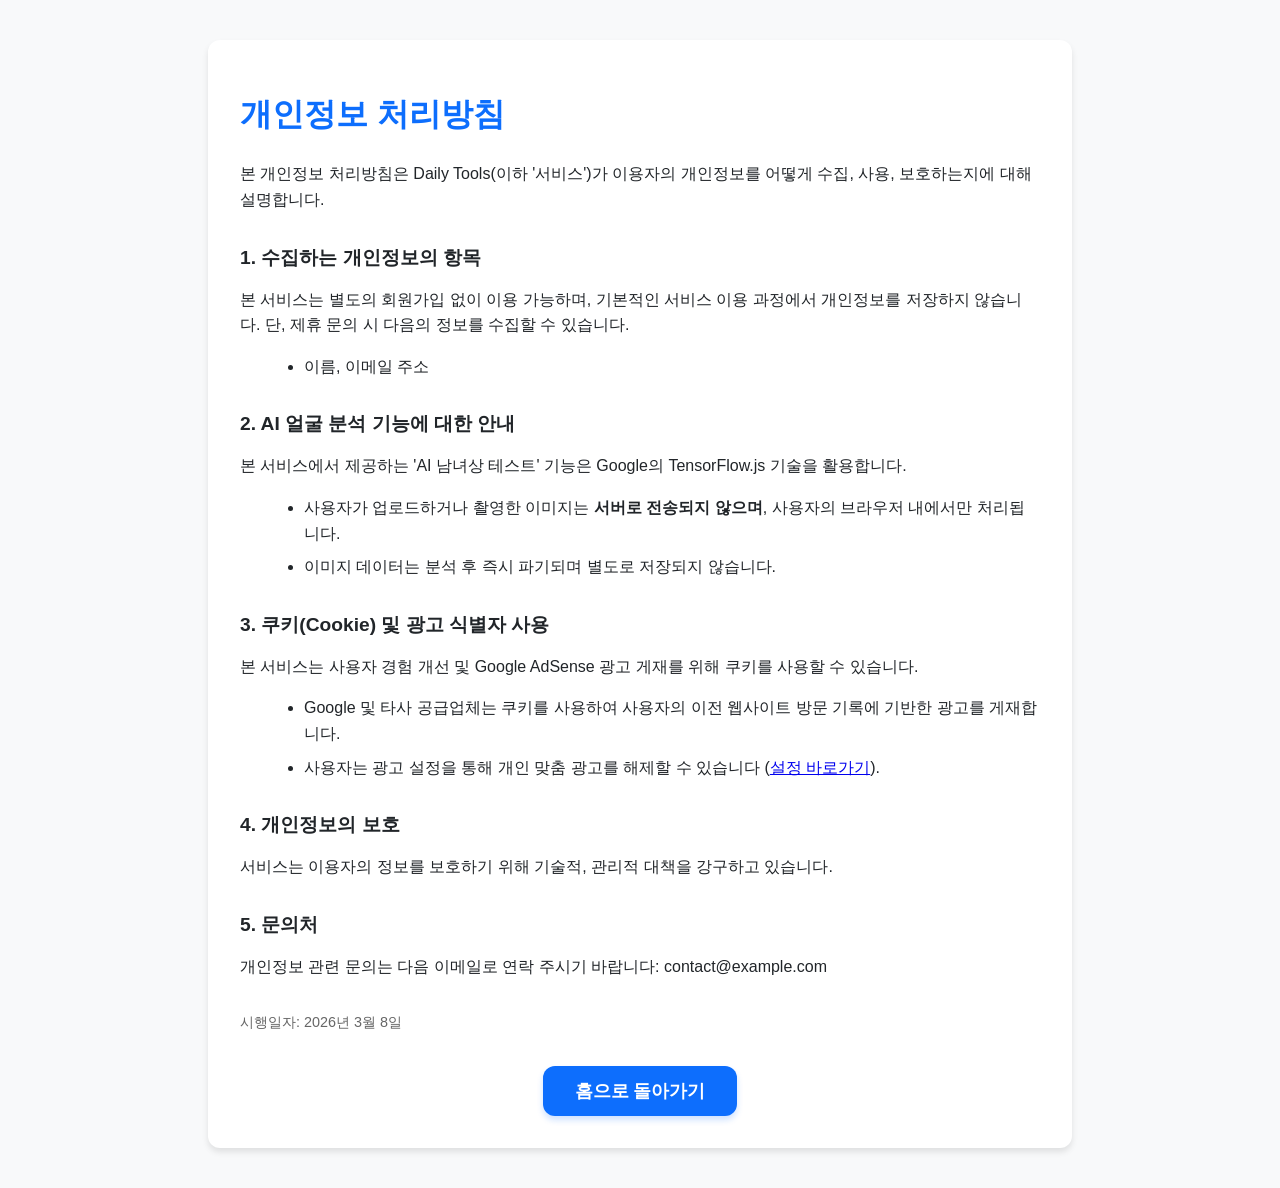
==== privacy.html @ c4dade82 "feat: overhaul site structure for high-quality adsense approval (added layout, content, privacy/term" ====
<!DOCTYPE html>
<html lang="ko">
<head>
    <meta charset="UTF-8">
    <meta name="viewport" content="width=device-width, initial-scale=1.0">
    <title>개인정보 처리방침 - Daily Tools</title>
    <link rel="stylesheet" href="style.css">
    <style>
        .policy-container {
            max-width: 800px;
            margin: 40px auto;
            padding: 2rem;
            background: var(--card-bg);
            border-radius: 12px;
            box-shadow: 0 4px 6px rgba(0,0,0,0.1);
            text-align: left;
        }
        h1 { margin-bottom: 1.5rem; color: var(--accent-color); }
        h2 { margin-top: 2rem; margin-bottom: 1rem; font-size: 1.2rem; }
        p, li { line-height: 1.6; color: var(--text-color); margin-bottom: 0.5rem; }
        ul { margin-left: 1.5rem; }
    </style>
</head>
<body>
    <div class="policy-container">
        <h1>개인정보 처리방침</h1>
        <p>본 개인정보 처리방침은 Daily Tools(이하 '서비스')가 이용자의 개인정보를 어떻게 수집, 사용, 보호하는지에 대해 설명합니다.</p>

        <h2>1. 수집하는 개인정보의 항목</h2>
        <p>본 서비스는 별도의 회원가입 없이 이용 가능하며, 기본적인 서비스 이용 과정에서 개인정보를 저장하지 않습니다. 단, 제휴 문의 시 다음의 정보를 수집할 수 있습니다.</p>
        <ul>
            <li>이름, 이메일 주소</li>
        </ul>

        <h2>2. AI 얼굴 분석 기능에 대한 안내</h2>
        <p>본 서비스에서 제공하는 'AI 남녀상 테스트' 기능은 Google의 TensorFlow.js 기술을 활용합니다.</p>
        <ul>
            <li>사용자가 업로드하거나 촬영한 이미지는 <strong>서버로 전송되지 않으며</strong>, 사용자의 브라우저 내에서만 처리됩니다.</li>
            <li>이미지 데이터는 분석 후 즉시 파기되며 별도로 저장되지 않습니다.</li>
        </ul>

        <h2>3. 쿠키(Cookie) 및 광고 식별자 사용</h2>
        <p>본 서비스는 사용자 경험 개선 및 Google AdSense 광고 게재를 위해 쿠키를 사용할 수 있습니다.</p>
        <ul>
            <li>Google 및 타사 공급업체는 쿠키를 사용하여 사용자의 이전 웹사이트 방문 기록에 기반한 광고를 게재합니다.</li>
            <li>사용자는 광고 설정을 통해 개인 맞춤 광고를 해제할 수 있습니다 (<a href="https://www.google.com/settings/ads" target="_blank">설정 바로가기</a>).</li>
        </ul>

        <h2>4. 개인정보의 보호</h2>
        <p>서비스는 이용자의 정보를 보호하기 위해 기술적, 관리적 대책을 강구하고 있습니다.</p>

        <h2>5. 문의처</h2>
        <p>개인정보 관련 문의는 다음 이메일로 연락 주시기 바랍니다: contact@example.com</p>

        <p style="margin-top: 2rem; font-size: 0.9rem; color: #666;">시행일자: 2026년 3월 8일</p>
        
        <div style="margin-top: 2rem; text-align: center;">
            <a href="index.html" class="main-btn" style="text-decoration: none; display: inline-block; width: auto; padding: 0.8rem 2rem;">홈으로 돌아가기</a>
        </div>
    </div>
    
    <script>
        // 다크모드 초기화
        (function() {
            const theme = localStorage.getItem('theme') || 'light';
            if (theme === 'dark') {
                document.documentElement.classList.add('dark-mode');
                document.body?.classList.add('dark-mode');
            }
        })();
    </script>
</body>
</html>
---- style.css ----
:root {
    --bg-color: #f8f9fa;
    --card-bg: #ffffff;
    --text-color: #212529;
    --text-secondary: #6c757d;
    --accent-color: #0d6efd;
    --accent-hover: #0b5ed7;
    --border-color: #dee2e6;
    --header-bg: #ffffff;
    --footer-bg: #212529;
    --footer-text: #f8f9fa;
}

.dark-mode {
    --bg-color: #121212;
    --card-bg: #1e1e1e;
    --text-color: #e0e0e0;
    --text-secondary: #a0a0a0;
    --accent-color: #3d8bfd;
    --accent-hover: #5c9eff;
    --border-color: #333;
    --header-bg: #1e1e1e;
    --footer-bg: #000000;
}

body {
    font-family: 'Pretendard', -apple-system, BlinkMacSystemFont, "Segoe UI", Roboto, "Helvetica Neue", Arial, sans-serif;
    margin: 0;
    background-color: var(--bg-color);
    color: var(--text-color);
    transition: background-color 0.3s, color 0.3s;
    display: flex;
    flex-direction: column;
    min-height: 100vh;
}

/* Header & Nav */
header {
    background: var(--header-bg);
    border-bottom: 1px solid var(--border-color);
    position: sticky;
    top: 0;
    z-index: 1000;
    box-shadow: 0 2px 10px rgba(0,0,0,0.05);
}

.header-container {
    max-width: 1200px;
    margin: 0 auto;
    padding: 1rem;
    display: flex;
    justify-content: space-between;
    align-items: center;
}

.logo {
    font-size: 1.5rem;
    font-weight: 800;
    color: var(--accent-color);
    text-decoration: none;
    display: flex;
    align-items: center;
    gap: 0.5rem;
}

nav ul {
    list-style: none;
    display: flex;
    gap: 1.5rem;
    padding: 0;
    margin: 0;
}

nav a {
    text-decoration: none;
    color: var(--text-color);
    font-weight: 600;
    font-size: 0.95rem;
    transition: color 0.2s;
}

nav a:hover, nav a.active {
    color: var(--accent-color);
}

/* Main Layout */
main {
    flex: 1;
    max-width: 1200px;
    margin: 0 auto;
    width: 100%;
    padding: 2rem 1rem;
    box-sizing: border-box;
}

/* Intro Section */
.intro-section {
    text-align: center;
    margin-bottom: 3rem;
    padding: 3rem 1rem;
    background: linear-gradient(135deg, rgba(13, 110, 253, 0.05) 0%, rgba(13, 110, 253, 0.01) 100%);
    border-radius: 20px;
}

.intro-section h1 {
    font-size: 2.5rem;
    margin-bottom: 1rem;
    background: linear-gradient(45deg, var(--accent-color), #00c6ff);
    -webkit-background-clip: text;
    -webkit-text-fill-color: transparent;
}

.intro-section p {
    font-size: 1.1rem;
    color: var(--text-secondary);
    max-width: 600px;
    margin: 0 auto;
}

/* Content Grid */
.content-grid {
    display: grid;
    grid-template-columns: 300px 1fr; /* Sidebar + Main Content */
    gap: 2rem;
}

@media (max-width: 768px) {
    .content-grid {
        grid-template-columns: 1fr;
    }
    .intro-section h1 { font-size: 2rem; }
    nav { display: none; } /* Simplified for mobile, can add hamburger later */
}

/* Sidebar Menu (Desktop) */
.sidebar-menu {
    background: var(--card-bg);
    padding: 1.5rem;
    border-radius: 12px;
    border: 1px solid var(--border-color);
    height: fit-content;
    position: sticky;
    top: 80px;
}

.sidebar-menu button {
    display: block;
    width: 100%;
    text-align: left;
    background: none;
    border: none;
    padding: 1rem;
    margin-bottom: 0.5rem;
    border-radius: 8px;
    cursor: pointer;
    font-size: 1rem;
    font-weight: 600;
    color: var(--text-color);
    transition: all 0.2s;
}

.sidebar-menu button:hover {
    background-color: var(--bg-color);
}

.sidebar-menu button.active {
    background-color: var(--accent-color);
    color: white;
    box-shadow: 0 4px 12px rgba(13, 110, 253, 0.3);
}

/* Tool Container - The original container style adapted */
.tool-container {
    background: var(--card-bg);
    padding: 2.5rem;
    border-radius: 20px;
    box-shadow: 0 10px 30px rgba(0, 0, 0, 0.05);
    border: 1px solid var(--border-color);
    margin-bottom: 2rem;
}

/* Article Content for SEO */
.article-content {
    margin-top: 3rem;
    padding-top: 2rem;
    border-top: 1px solid var(--border-color);
    text-align: left;
    color: var(--text-color);
    line-height: 1.8;
}

.article-content h2 { font-size: 1.5rem; margin-bottom: 1rem; color: var(--accent-color); }
.article-content h3 { font-size: 1.2rem; margin-top: 1.5rem; margin-bottom: 0.5rem; }
.article-content p { margin-bottom: 1rem; color: var(--text-secondary); }

/* Footer */
footer {
    background: var(--footer-bg);
    color: var(--footer-text);
    padding: 3rem 1rem;
    margin-top: auto;
}

.footer-content {
    max-width: 1200px;
    margin: 0 auto;
    display: grid;
    grid-template-columns: repeat(auto-fit, minmax(200px, 1fr));
    gap: 2rem;
}

.footer-section h4 { color: white; margin-bottom: 1rem; }
.footer-section a { color: #aaa; text-decoration: none; display: block; margin-bottom: 0.5rem; }
.footer-section a:hover { color: white; }

/* Existing Tool Styles (preserved & tweaked) */
.lotto-image {
    width: 80px; height: 80px; margin: 0 auto 1.5rem;
    animation: float 3s ease-in-out infinite;
}

@keyframes float {
    0% { transform: translateY(0px) rotate(0deg); }
    50% { transform: translateY(-10px) rotate(5deg); }
    100% { transform: translateY(0px) rotate(0deg); }
}

.numbers-container {
    display: flex; justify-content: center; flex-wrap: wrap;
    gap: 0.8rem; margin-bottom: 2rem; min-height: 60px;
}

.number {
    width: 45px; height: 45px; display: flex; align-items: center; justify-content: center;
    background: var(--bg-color); border-radius: 50%; font-weight: bold; font-size: 1.1rem;
    box-shadow: inset 0 2px 4px rgba(0,0,0,0.1); color: var(--text-color);
    border: 2px solid var(--border-color);
}

.upload-area {
    border: 2px dashed var(--border-color);
    padding: 2rem; border-radius: 15px; margin-bottom: 20px;
    cursor: pointer; transition: all 0.2s; background: var(--bg-color);
}

.upload-area:hover { border-color: var(--accent-color); background: rgba(13, 110, 253, 0.05); }

.menu-display {
    background: var(--bg-color);
    padding: 2rem;
    border-radius: 20px;
    margin-bottom: 2rem;
    border: 1px solid var(--border-color);
}

.menu-image-container {
    width: 200px; height: 200px; margin: 0 auto 1.5rem;
    display: flex; align-items: center; justify-content: center;
    background: var(--card-bg); border-radius: 20px;
    overflow: hidden; box-shadow: 0 8px 20px rgba(0,0,0,0.05);
    position: relative;
    border: 1px solid var(--border-color);
}

.main-btn {
    width: 100%; padding: 1rem; font-size: 1.1rem; font-weight: 700;
    color: white; background-color: var(--accent-color);
    border: none; border-radius: 12px; cursor: pointer; transition: all 0.2s;
    box-shadow: 0 4px 6px rgba(13, 110, 253, 0.2);
}
.main-btn:hover { transform: translateY(-2px); box-shadow: 0 6px 12px rgba(13, 110, 253, 0.3); background-color: var(--accent-hover); }

.theme-toggle {
    background: none; border: none; font-size: 1.5rem; cursor: pointer; padding: 0.5rem;
}

/* Recipe & Menu text fixes */
.menu-name { font-size: 1.5rem; font-weight: 800; color: var(--accent-color); margin-bottom: 0.5rem; }
.recipe-container { background: var(--card-bg); padding: 1.5rem; border-radius: 12px; margin-top: 1.5rem; border: 1px solid var(--border-color); }

/* Inquiry Form */
.inquiry-form input, .inquiry-form textarea {
    background: var(--bg-color); border: 1px solid var(--border-color); color: var(--text-color);
}

.hidden { display: none !important; }
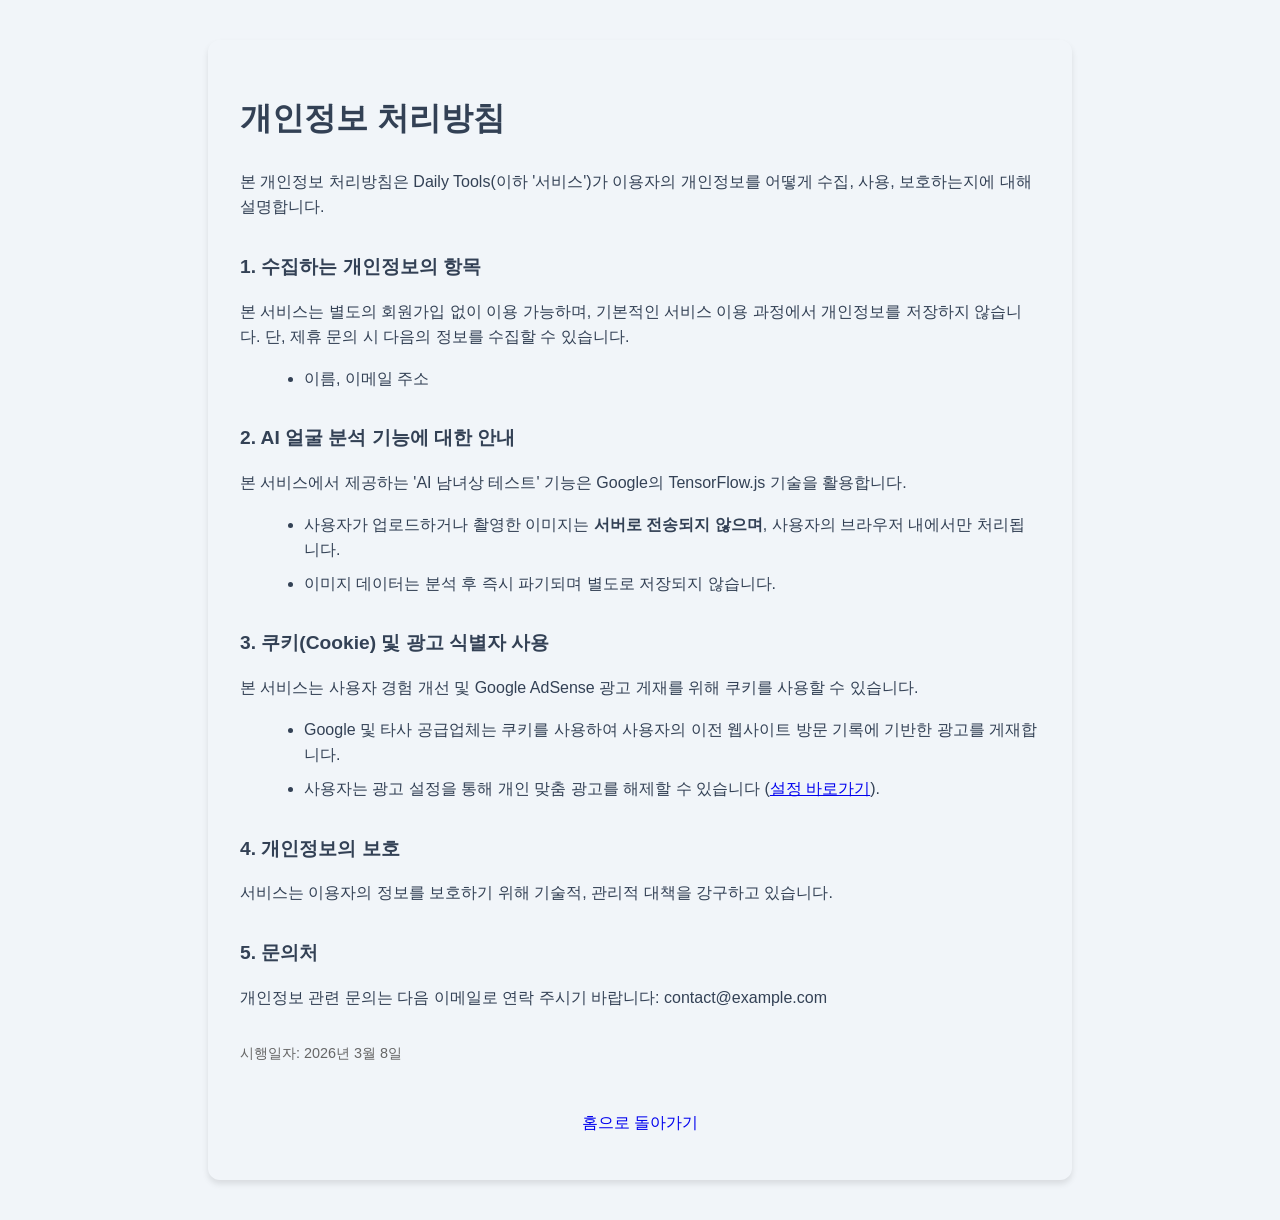
==== commit 1ff44886: "feat: add Google Analytics tracking tag" ====
--- a/privacy.html
+++ b/privacy.html
@@ -1,6 +1,15 @@
 <!DOCTYPE html>
 <html lang="ko">
 <head>
+    <!-- Google tag (gtag.js) -->
+    <script async src="https://www.googletagmanager.com/gtag/js?id=G-W37JG0SNET"></script>
+    <script>
+      window.dataLayer = window.dataLayer || [];
+      function gtag(){dataLayer.push(arguments);}
+      gtag('js', new Date());
+
+      gtag('config', 'G-W37JG0SNET');
+    </script>
     <meta charset="UTF-8">
     <meta name="viewport" content="width=device-width, initial-scale=1.0">
     <title>개인정보 처리방침 - Daily Tools</title>
--- a/style.css
+++ b/style.css
@@ -1,286 +1,149 @@
 :root {
-    --bg-color: #f8f9fa;
-    --card-bg: #ffffff;
-    --text-color: #212529;
-    --text-secondary: #6c757d;
-    --accent-color: #0d6efd;
-    --accent-hover: #0b5ed7;
-    --border-color: #dee2e6;
-    --header-bg: #ffffff;
-    --footer-bg: #212529;
-    --footer-text: #f8f9fa;
+    /* Modern Professional Palette */
+    --p-indigo: #4f46e5;
+    --p-purple: #7c3aed;
+    --p-rose: #e11d48;
+    --p-emerald: #059669;
+    --p-amber: #d97706;
+    
+    --primary-gradient: linear-gradient(135deg, var(--p-indigo) 0%, var(--p-purple) 100%);
+    
+    --bg-base: #f1f5f9;
+    --bg-surface: #ffffff;
+    --text-strong: #0f172a;
+    --text-main: #334155;
+    --text-sub: #64748b;
+    --border-light: #e2e8f0;
+    
+    --radius-lg: 24px;
+    --radius-md: 16px;
+    --shadow-soft: 0 10px 25px -5px rgba(0, 0, 0, 0.05), 0 8px 10px -6px rgba(0, 0, 0, 0.05);
 }
 
 .dark-mode {
-    --bg-color: #121212;
-    --card-bg: #1e1e1e;
-    --text-color: #e0e0e0;
-    --text-secondary: #a0a0a0;
-    --accent-color: #3d8bfd;
-    --accent-hover: #5c9eff;
-    --border-color: #333;
-    --header-bg: #1e1e1e;
-    --footer-bg: #000000;
+    --bg-base: #0f172a;
+    --bg-surface: #1e293b;
+    --text-strong: #f8fafc;
+    --text-main: #cbd5e1;
+    --text-sub: #94a3b8;
+    --border-light: #334155;
 }
 
 body {
-    font-family: 'Pretendard', -apple-system, BlinkMacSystemFont, "Segoe UI", Roboto, "Helvetica Neue", Arial, sans-serif;
+    font-family: 'Pretendard Variable', -apple-system, sans-serif;
+    background-color: var(--bg-base);
+    color: var(--text-main);
     margin: 0;
-    background-color: var(--bg-color);
-    color: var(--text-color);
-    transition: background-color 0.3s, color 0.3s;
-    display: flex;
-    flex-direction: column;
-    min-height: 100vh;
+    line-height: 1.6;
 }
 
-/* Header & Nav */
+/* Header */
 header {
-    background: var(--header-bg);
-    border-bottom: 1px solid var(--border-color);
-    position: sticky;
-    top: 0;
-    z-index: 1000;
-    box-shadow: 0 2px 10px rgba(0,0,0,0.05);
+    background: var(--bg-surface);
+    border-bottom: 1px solid var(--border-light);
+    position: sticky; top: 0; z-index: 1000;
 }
 
 .header-container {
-    max-width: 1200px;
-    margin: 0 auto;
-    padding: 1rem;
-    display: flex;
-    justify-content: space-between;
-    align-items: center;
+    max-width: 1200px; margin: 0 auto;
+    padding: 1rem 1.5rem;
+    display: flex; justify-content: space-between; align-items: center;
 }
 
 .logo {
-    font-size: 1.5rem;
-    font-weight: 800;
-    color: var(--accent-color);
-    text-decoration: none;
-    display: flex;
-    align-items: center;
-    gap: 0.5rem;
+    font-size: 1.5rem; font-weight: 900;
+    color: var(--p-indigo); text-decoration: none;
+    letter-spacing: -1px;
 }
 
-nav ul {
-    list-style: none;
-    display: flex;
-    gap: 1.5rem;
-    padding: 0;
-    margin: 0;
+nav ul { display: flex; gap: 1.5rem; list-style: none; margin: 0; padding: 0; }
+nav a { text-decoration: none; color: var(--text-sub); font-weight: 700; font-size: 0.9rem; cursor: pointer; }
+nav a.active { color: var(--p-indigo); }
+
+/* Main Layout */
+main { max-width: 1200px; margin: 0 auto; padding: 2rem 1rem; }
+
+.content-grid {
+    display: grid; grid-template-columns: 240px 1fr; gap: 2rem;
 }
 
-nav a {
-    text-decoration: none;
-    color: var(--text-color);
-    font-weight: 600;
-    font-size: 0.95rem;
-    transition: color 0.2s;
-}
-
-nav a:hover, nav a.active {
-    color: var(--accent-color);
-}
-
-/* Main Layout */
-main {
-    flex: 1;
-    max-width: 1200px;
-    margin: 0 auto;
-    width: 100%;
-    padding: 2rem 1rem;
-    box-sizing: border-box;
-}
-
-/* Intro Section */
-.intro-section {
-    text-align: center;
-    margin-bottom: 3rem;
-    padding: 3rem 1rem;
-    background: linear-gradient(135deg, rgba(13, 110, 253, 0.05) 0%, rgba(13, 110, 253, 0.01) 100%);
-    border-radius: 20px;
-}
-
-.intro-section h1 {
-    font-size: 2.5rem;
-    margin-bottom: 1rem;
-    background: linear-gradient(45deg, var(--accent-color), #00c6ff);
-    -webkit-background-clip: text;
-    -webkit-text-fill-color: transparent;
-}
-
-.intro-section p {
-    font-size: 1.1rem;
-    color: var(--text-secondary);
-    max-width: 600px;
-    margin: 0 auto;
-}
-
-/* Content Grid */
-.content-grid {
-    display: grid;
-    grid-template-columns: 300px 1fr; /* Sidebar + Main Content */
-    gap: 2rem;
-}
-
-@media (max-width: 768px) {
-    .content-grid {
-        grid-template-columns: 1fr;
-    }
-    .intro-section h1 { font-size: 2rem; }
-    nav { display: none; } /* Simplified for mobile, can add hamburger later */
-}
-
-/* Sidebar Menu (Desktop) */
+/* Sidebar */
 .sidebar-menu {
-    background: var(--card-bg);
-    padding: 1.5rem;
-    border-radius: 12px;
-    border: 1px solid var(--border-color);
-    height: fit-content;
-    position: sticky;
-    top: 80px;
+    background: var(--bg-surface);
+    padding: 1rem; border-radius: var(--radius-md);
+    border: 1px solid var(--border-light);
+    position: sticky; top: 80px; height: fit-content;
 }
 
 .sidebar-menu button {
-    display: block;
-    width: 100%;
-    text-align: left;
-    background: none;
-    border: none;
-    padding: 1rem;
-    margin-bottom: 0.5rem;
-    border-radius: 8px;
-    cursor: pointer;
-    font-size: 1rem;
-    font-weight: 600;
-    color: var(--text-color);
-    transition: all 0.2s;
+    display: block; width: 100%; text-align: left;
+    padding: 0.8rem 1rem; margin-bottom: 0.4rem;
+    border: none; background: transparent;
+    color: var(--text-sub); font-weight: 600; cursor: pointer;
+    border-radius: 10px; transition: 0.2s;
 }
 
-.sidebar-menu button:hover {
-    background-color: var(--bg-color);
+.sidebar-menu button:hover { background: var(--bg-base); color: var(--text-strong); }
+.sidebar-menu button.active { background: var(--p-indigo); color: white; }
+
+/* Tool Workspace */
+.tool-workspace {
+    background: var(--bg-surface);
+    border-radius: var(--radius-lg); padding: 3rem;
+    border: 1px solid var(--border-light);
+    box-shadow: var(--shadow-soft);
 }
 
-.sidebar-menu button.active {
-    background-color: var(--accent-color);
-    color: white;
-    box-shadow: 0 4px 12px rgba(13, 110, 253, 0.3);
-}
+.workspace-header { text-align: center; margin-bottom: 3rem; }
+.workspace-header h2 { font-size: 2rem; font-weight: 800; color: var(--text-strong); margin-bottom: 0.5rem; }
+.workspace-header p { color: var(--text-sub); font-size: 1rem; }
 
-/* Tool Container - The original container style adapted */
-.tool-container {
-    background: var(--card-bg);
-    padding: 2.5rem;
-    border-radius: 20px;
-    box-shadow: 0 10px 30px rgba(0, 0, 0, 0.05);
-    border: 1px solid var(--border-color);
-    margin-bottom: 2rem;
-}
+/* Bento Grid (Home) */
+.bento-grid { display: grid; grid-template-columns: repeat(auto-fill, minmax(220px, 1fr)); gap: 1rem; margin-top: 2rem; }
+.bento-item { background: var(--bg-surface); padding: 2rem; border-radius: var(--radius-md); border: 1px solid var(--border-light); cursor: pointer; transition: 0.2s; }
+.bento-item:hover { border-color: var(--p-indigo); transform: translateY(-4px); box-shadow: var(--shadow-soft); }
+.bento-item h3 { font-size: 1.1rem; margin: 1rem 0 0.5rem; color: var(--text-strong); }
+.bento-item p { font-size: 0.85rem; color: var(--text-sub); line-height: 1.4; }
 
-/* Article Content for SEO */
-.article-content {
-    margin-top: 3rem;
-    padding-top: 2rem;
-    border-top: 1px solid var(--border-color);
-    text-align: left;
-    color: var(--text-color);
-    line-height: 1.8;
-}
+/* Lotto UI */
+.numbers-container { display: flex; justify-content: center; gap: 0.8rem; margin: 2.5rem 0; flex-wrap: wrap; }
+.number { width: 50px; height: 50px; border-radius: 50%; display: flex; align-items: center; justify-content: center; font-size: 1.2rem; font-weight: 800; color: white; background: var(--primary-gradient); box-shadow: 0 4px 10px rgba(79, 70, 229, 0.3); }
 
-.article-content h2 { font-size: 1.5rem; margin-bottom: 1rem; color: var(--accent-color); }
-.article-content h3 { font-size: 1.2rem; margin-top: 1.5rem; margin-bottom: 0.5rem; }
-.article-content p { margin-bottom: 1rem; color: var(--text-secondary); }
+/* Pomodoro UI */
+.pomo-timer-box { width: 240px; height: 240px; border-radius: 50%; margin: 0 auto 2.5rem; border: 8px solid var(--border-light); display: flex; align-items: center; justify-content: center; background: var(--bg-base); }
+.pomo-time { font-size: 4rem; font-weight: 900; color: var(--p-rose); font-family: monospace; }
 
-/* Footer */
-footer {
-    background: var(--footer-bg);
-    color: var(--footer-text);
-    padding: 3rem 1rem;
-    margin-top: auto;
-}
+/* Breath UI */
+.breath-canvas { width: 200px; height: 200px; margin: 3rem auto; background: var(--p-emerald); border-radius: 50%; opacity: 0.2; }
 
-.footer-content {
-    max-width: 1200px;
-    margin: 0 auto;
-    display: grid;
-    grid-template-columns: repeat(auto-fit, minmax(200px, 1fr));
-    gap: 2rem;
-}
+/* Buttons */
+.btn-primary { background: var(--p-indigo); color: white; border: none; border-radius: 12px; padding: 1rem 2rem; font-size: 1rem; font-weight: 700; cursor: pointer; transition: 0.2s; width: 100%; }
+.btn-primary:hover { background: var(--p-purple); transform: translateY(-2px); }
 
-.footer-section h4 { color: white; margin-bottom: 1rem; }
-.footer-section a { color: #aaa; text-decoration: none; display: block; margin-bottom: 0.5rem; }
-.footer-section a:hover { color: white; }
+/* Support Form */
+.support-form { max-width: 600px; margin: 0 auto; text-align: left; }
+.field-group { margin-bottom: 1.5rem; }
+.field-group label { display: block; margin-bottom: 0.5rem; font-weight: 700; font-size: 0.9rem; }
+.input-field { width: 100%; padding: 0.8rem 1rem; border-radius: 10px; border: 1px solid var(--border-light); background: var(--bg-base); color: var(--text-strong); font-size: 1rem; box-sizing: border-box; }
 
-/* Existing Tool Styles (preserved & tweaked) */
-.lotto-image {
-    width: 80px; height: 80px; margin: 0 auto 1.5rem;
-    animation: float 3s ease-in-out infinite;
-}
+/* Community Section - Reverted to Clean Style */
+.community-section { margin-top: 4rem; padding-top: 3rem; border-top: 1px solid var(--border-light); }
+.community-header { display: flex; justify-content: space-between; align-items: center; margin-bottom: 2rem; }
+.community-header h2 { font-size: 1.5rem; font-weight: 800; color: var(--text-strong); }
 
-@keyframes float {
-    0% { transform: translateY(0px) rotate(0deg); }
-    50% { transform: translateY(-10px) rotate(5deg); }
-    100% { transform: translateY(0px) rotate(0deg); }
-}
+/* Footer - Improved UI */
+footer { background: var(--bg-surface); border-top: 1px solid var(--border-light); padding: 4rem 1.5rem; margin-top: 6rem; }
+.footer-container { max-width: 1200px; margin: 0 auto; display: flex; flex-direction: column; align-items: center; gap: 2rem; }
+.footer-logo { font-size: 1.4rem; font-weight: 900; color: var(--p-indigo); }
+.footer-links { display: flex; gap: 2rem; }
+.footer-links a { color: var(--text-sub); text-decoration: none; font-weight: 600; font-size: 0.9rem; }
+.footer-copy { color: var(--text-sub); font-size: 0.8rem; }
 
-.numbers-container {
-    display: flex; justify-content: center; flex-wrap: wrap;
-    gap: 0.8rem; margin-bottom: 2rem; min-height: 60px;
-}
-
-.number {
-    width: 45px; height: 45px; display: flex; align-items: center; justify-content: center;
-    background: var(--bg-color); border-radius: 50%; font-weight: bold; font-size: 1.1rem;
-    box-shadow: inset 0 2px 4px rgba(0,0,0,0.1); color: var(--text-color);
-    border: 2px solid var(--border-color);
-}
-
-.upload-area {
-    border: 2px dashed var(--border-color);
-    padding: 2rem; border-radius: 15px; margin-bottom: 20px;
-    cursor: pointer; transition: all 0.2s; background: var(--bg-color);
-}
-
-.upload-area:hover { border-color: var(--accent-color); background: rgba(13, 110, 253, 0.05); }
-
-.menu-display {
-    background: var(--bg-color);
-    padding: 2rem;
-    border-radius: 20px;
-    margin-bottom: 2rem;
-    border: 1px solid var(--border-color);
-}
-
-.menu-image-container {
-    width: 200px; height: 200px; margin: 0 auto 1.5rem;
-    display: flex; align-items: center; justify-content: center;
-    background: var(--card-bg); border-radius: 20px;
-    overflow: hidden; box-shadow: 0 8px 20px rgba(0,0,0,0.05);
-    position: relative;
-    border: 1px solid var(--border-color);
-}
-
-.main-btn {
-    width: 100%; padding: 1rem; font-size: 1.1rem; font-weight: 700;
-    color: white; background-color: var(--accent-color);
-    border: none; border-radius: 12px; cursor: pointer; transition: all 0.2s;
-    box-shadow: 0 4px 6px rgba(13, 110, 253, 0.2);
-}
-.main-btn:hover { transform: translateY(-2px); box-shadow: 0 6px 12px rgba(13, 110, 253, 0.3); background-color: var(--accent-hover); }
-
-.theme-toggle {
-    background: none; border: none; font-size: 1.5rem; cursor: pointer; padding: 0.5rem;
-}
-
-/* Recipe & Menu text fixes */
-.menu-name { font-size: 1.5rem; font-weight: 800; color: var(--accent-color); margin-bottom: 0.5rem; }
-.recipe-container { background: var(--card-bg); padding: 1.5rem; border-radius: 12px; margin-top: 1.5rem; border: 1px solid var(--border-color); }
-
-/* Inquiry Form */
-.inquiry-form input, .inquiry-form textarea {
-    background: var(--bg-color); border: 1px solid var(--border-color); color: var(--text-color);
+@media (max-width: 768px) {
+    .content-grid { grid-template-columns: 1fr; }
+    .sidebar-menu { display: flex; overflow-x: auto; position: static; margin-bottom: 1.5rem; }
+    .sidebar-menu button { white-space: nowrap; flex: 0 0 auto; }
 }
 
 .hidden { display: none !important; }
+.result-box { padding: 1.5rem; background: var(--bg-base); border-radius: 12px; margin-top: 1rem; font-weight: 700; text-align: center; }
